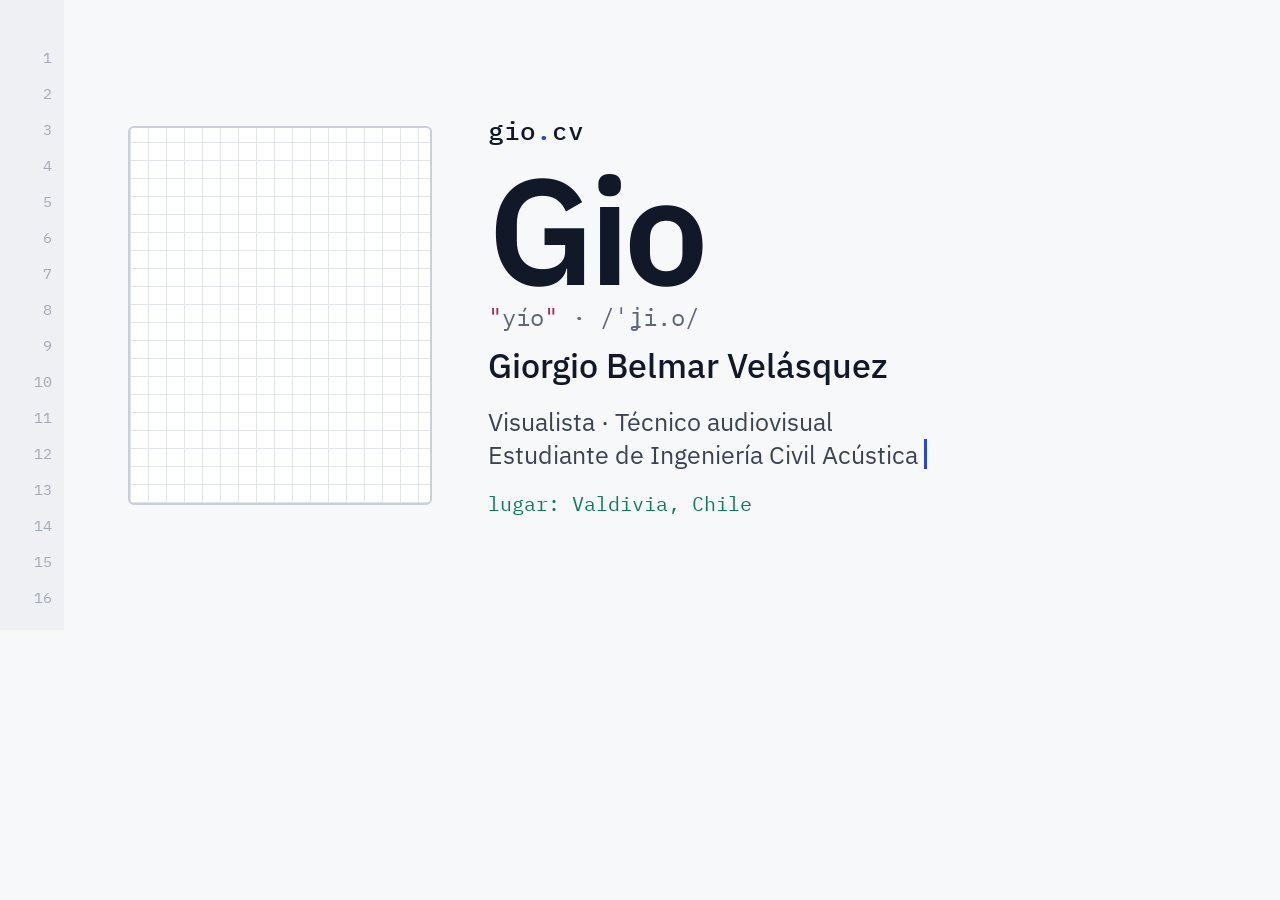
==== og.html @ 181e6caa "Primera versión funcional del CV web - Página principal: portada, trayectoria, proyectos, CV en PDF," ====
<!doctype html>
<html lang="es">
<head>
<meta charset="utf-8">
<title>Vista previa · Gio</title>
<meta name="robots" content="noindex">
<link rel="stylesheet" href="https://fonts.googleapis.com/css2?family=IBM+Plex+Mono:wght@400;500&family=IBM+Plex+Sans:wght@500;600&display=swap">
<style>
/* Imagen de vista previa al compartir (1200 × 630). La genera scripts/build-pdfs.mjs como assets/og.png. */
html, body { margin: 0; }
body { width: 1200px; height: 630px; background: #f7f8fa; font-family: "IBM Plex Sans", sans-serif; color: #111827; display: grid; grid-template-columns: 64px 1fr; overflow: hidden; }
.gut { background: #eef0f4; color: #a3a9b6; font: 400 15px/36px "IBM Plex Mono", monospace; text-align: right; padding: 40px 12px 0 0; white-space: pre; }
.in { display: grid; grid-template-columns: auto 1fr; gap: 56px; align-items: center; padding: 0 72px 0 64px; }
.ph { width: 300px; height: 375px; border: 2px solid #c9ced8; border-radius: 6px; object-fit: cover;
  background: repeating-linear-gradient(0deg,#e1e4ea 0 1px,transparent 1px 18px), repeating-linear-gradient(90deg,#e1e4ea 0 1px,#fff 1px 18px); }
.brand { font: 500 26px "IBM Plex Mono", monospace; } .brand b { color: #2747d6; font-weight: 500; }
h1 { font-size: 150px; line-height: .85; margin: 18px 0 8px; font-weight: 600; letter-spacing: -.04em; }
.say { font: 400 24px "IBM Plex Mono", monospace; color: #5f6675; } .say b { color: #b4235a; font-weight: 400; }
.full { font-size: 34px; font-weight: 500; margin-top: 10px; }
.tag { font-size: 25px; color: #3b4252; margin-top: 18px; line-height: 1.35; }
.loc { font: 400 20px "IBM Plex Mono", monospace; color: #0f7b5c; margin-top: 18px; }
.cur { display: inline-block; width: 3px; height: 30px; background: #2747d6; vertical-align: -5px; margin-left: 6px; }
</style>
</head>
<body>
<div class="gut">1
2
3
4
5
6
7
8
9
10
11
12
13
14
15
16</div>
<div class="in">
  <div id="ph"><div class="ph"></div></div>
  <div>
    <div class="brand">gio<b>.</b>cv</div>
    <h1>Gio</h1>
    <div class="say"><b>"</b>yío<b>"</b> · /ˈʝi.o/</div>
    <div class="full">Giorgio Belmar Velásquez</div>
    <div class="tag">Visualista · Técnico audiovisual<br>Estudiante de Ingeniería Civil Acústica<span class="cur"></span></div>
    <div class="loc">lugar: Valdivia, Chile</div>
  </div>
</div>
<script>
fetch('data/cv.json').then(r => r.json()).then(async D => {
  if (D.profile.photo) document.getElementById('ph').innerHTML = '<img class="ph" src="' + D.profile.photo + '" alt="">';
  await document.fonts.ready;
  const img = document.querySelector('#ph img');
  if (img && !img.complete) await new Promise(r => { img.onload = img.onerror = r; });
  document.body.dataset.ready = '1';
});
</script>
</body>
</html>
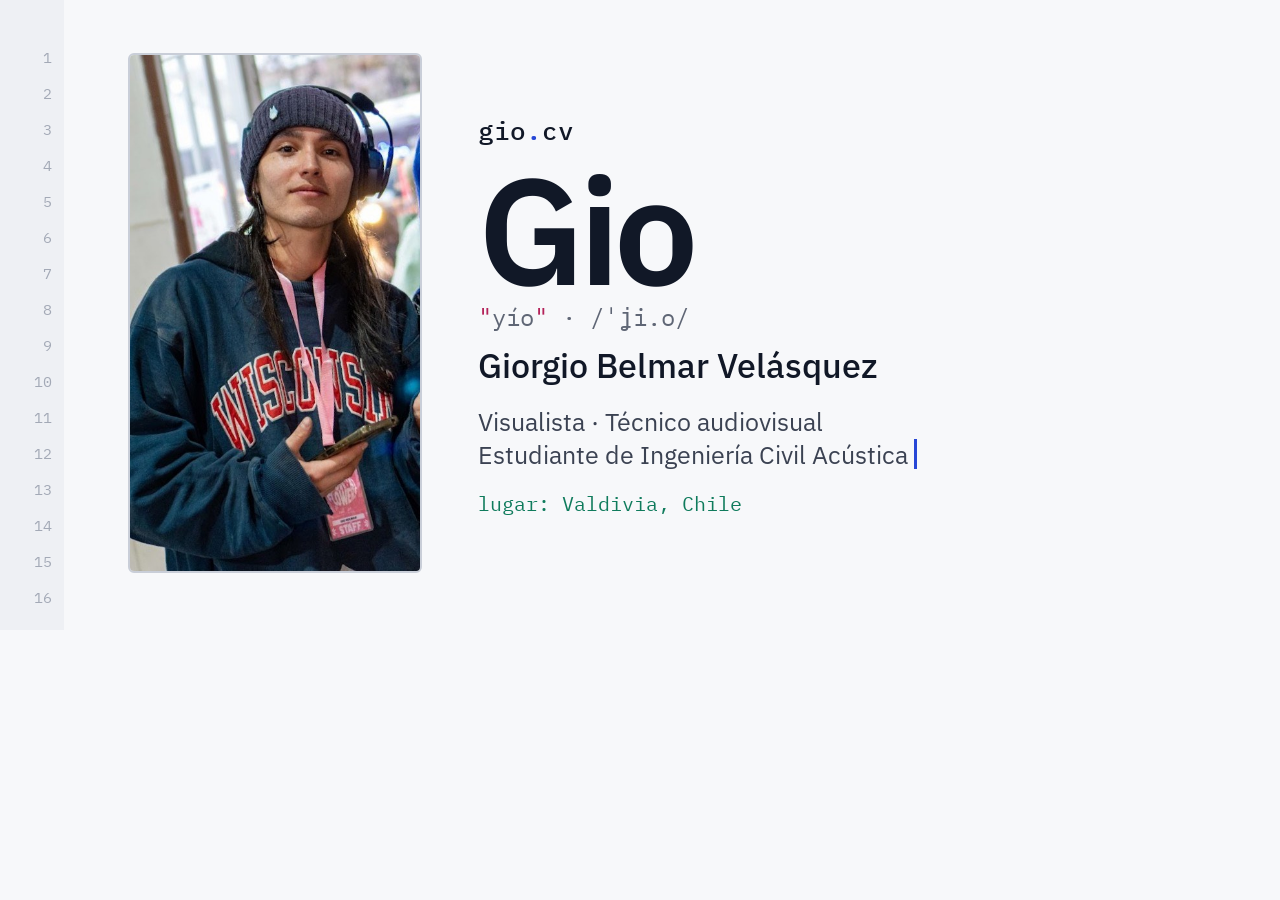
==== commit 1a57c3be: "Foto de perfil sin recorte, en su proporción original Co-Authored-By: Claude Opus 5.5 <noreply@anthr" ====
--- a/og.html
+++ b/og.html
@@ -11,7 +11,7 @@
 body { width: 1200px; height: 630px; background: #f7f8fa; font-family: "IBM Plex Sans", sans-serif; color: #111827; display: grid; grid-template-columns: 64px 1fr; overflow: hidden; }
 .gut { background: #eef0f4; color: #a3a9b6; font: 400 15px/36px "IBM Plex Mono", monospace; text-align: right; padding: 40px 12px 0 0; white-space: pre; }
 .in { display: grid; grid-template-columns: auto 1fr; gap: 56px; align-items: center; padding: 0 72px 0 64px; }
-.ph { width: 300px; height: 375px; border: 2px solid #c9ced8; border-radius: 6px; object-fit: cover;
+.ph { width: 290px; height: 375px; border: 2px solid #c9ced8; border-radius: 6px; object-fit: cover;
   background: repeating-linear-gradient(0deg,#e1e4ea 0 1px,transparent 1px 18px), repeating-linear-gradient(90deg,#e1e4ea 0 1px,#fff 1px 18px); }
 .brand { font: 500 26px "IBM Plex Mono", monospace; } .brand b { color: #2747d6; font-weight: 500; }
 h1 { font-size: 150px; line-height: .85; margin: 18px 0 8px; font-weight: 600; letter-spacing: -.04em; }
@@ -52,7 +52,7 @@
 </div>
 <script>
 fetch('data/cv.json').then(r => r.json()).then(async D => {
-  if (D.profile.photo) document.getElementById('ph').innerHTML = '<img class="ph" src="' + D.profile.photo + '" alt="">';
+  if (D.profile.photo) document.getElementById('ph').innerHTML = '<img class="ph" style="height:auto;width:290px;max-height:540px" src="' + D.profile.photo + '" alt="">';
   await document.fonts.ready;
   const img = document.querySelector('#ph img');
   if (img && !img.complete) await new Promise(r => { img.onload = img.onerror = r; });
